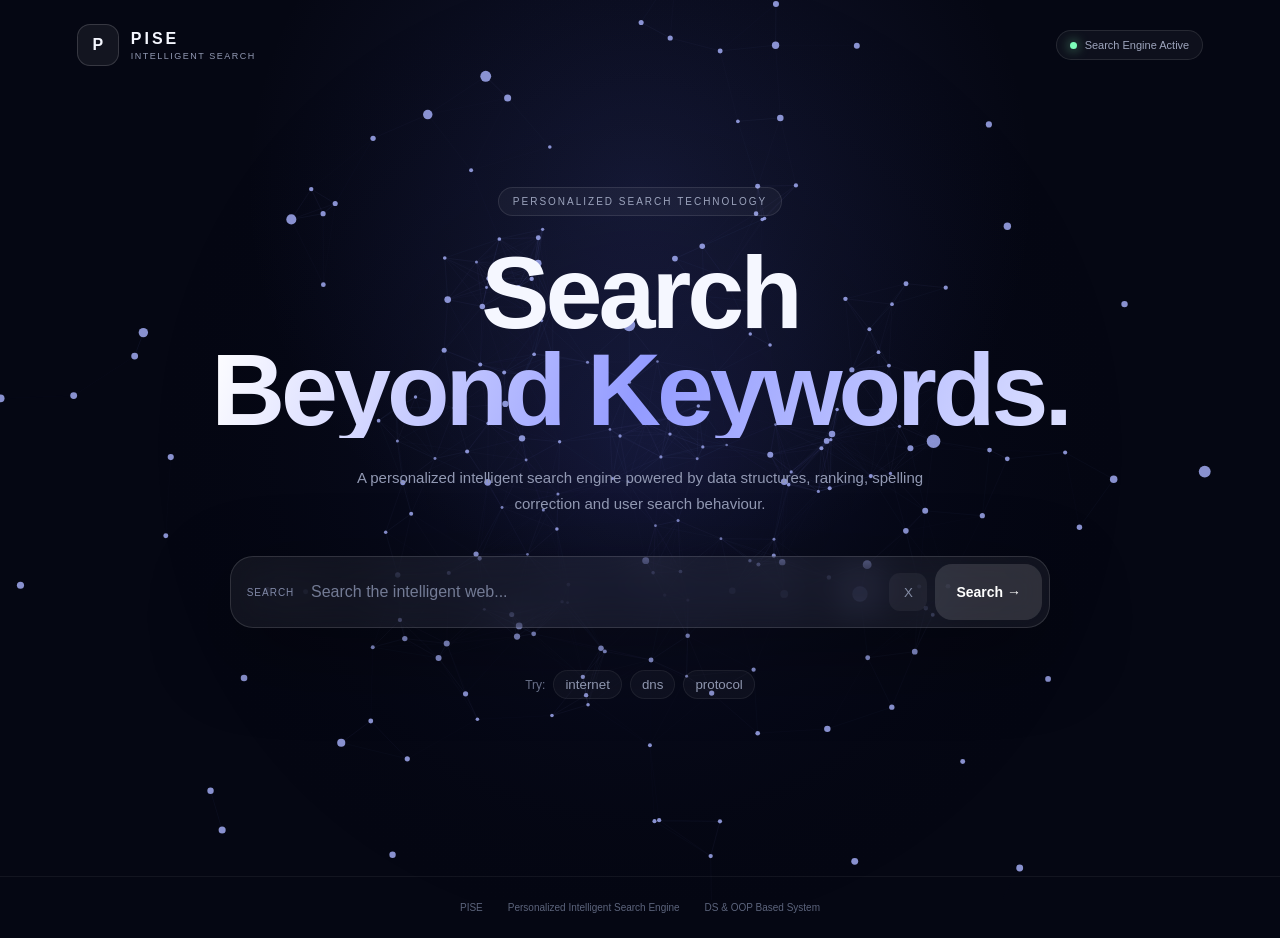
==== frontend/index.html @ 4dab1ad4 "Add 3D search engine frontend" ====
﻿<!DOCTYPE html>
<html lang="en">

<head>
    <meta charset="UTF-8">
    <meta name="viewport" content="width=device-width, initial-scale=1.0">
    <title>PISE | Intelligent Search</title>
    <link rel="stylesheet" href="./style.css">
</head>

<body>

    <canvas id="threeCanvas"></canvas>

    <header class="navbar">

        <div class="brand">
            <div class="brand-icon">P</div>

            <div>
                <div class="brand-name">PISE</div>
                <div class="brand-subtitle">INTELLIGENT SEARCH</div>
            </div>
        </div>

        <div class="status">
            <span class="status-dot"></span>
            Search Engine Active
        </div>

    </header>


    <main class="main-container">

        <section class="hero">

            <div class="hero-badge">
                PERSONALIZED SEARCH TECHNOLOGY
            </div>

            <h1>
                Search
                <span>Beyond Keywords.</span>
            </h1>

            <p class="hero-description">
                A personalized intelligent search engine powered by
                data structures, ranking, spelling correction and
                user search behaviour.
            </p>


            <div class="search-wrapper">

                <div class="search-box">

                    <div class="search-icon">
                        SEARCH
                    </div>

                    <input
                        id="searchInput"
                        type="text"
                        placeholder="Search the intelligent web..."
                        autocomplete="off"
                    >

                    <button
                        id="clearButton"
                        class="clear-button"
                        type="button"
                    >
                        X
                    </button>

                    <button
                        id="searchButton"
                        class="search-button"
                        type="button"
                    >
                        Search →
                    </button>

                </div>

                <div
                    id="suggestion"
                    class="suggestion"
                ></div>

            </div>


            <div class="quick-searches">

                <span>Try:</span>

                <button
                    class="quick-search"
                    data-query="internet"
                    type="button"
                >
                    internet
                </button>

                <button
                    class="quick-search"
                    data-query="dns"
                    type="button"
                >
                    dns
                </button>

                <button
                    class="quick-search"
                    data-query="protocol"
                    type="button"
                >
                    protocol
                </button>

            </div>

        </section>


        <section
            id="resultsSection"
            class="results-section hidden"
        >

            <div class="results-top">

                <div>
                    <div class="results-label">
                        SEARCH RESULTS
                    </div>

                    <h2 id="resultsTitle">
                        Results
                    </h2>
                </div>

                <div
                    id="resultCount"
                    class="result-count"
                >
                    0 results
                </div>

            </div>

            <div
                id="resultsContainer"
                class="results-container"
            ></div>

        </section>

    </main>


    <footer class="footer">

        <span>PISE</span>

        <span>
            Personalized Intelligent Search Engine
        </span>

        <span>
            DS & OOP Based System
        </span>

    </footer>


    <script src="./script.js"></script>

</body>

</html>
---- frontend/style.css ----
﻿#threeCanvas {
    position: fixed;
    inset: 0;

    width: 100%;
    height: 100%;

    z-index: 0;

    pointer-events: none;
}

.navbar,
.main-container,
.footer {
    position: relative;
    z-index: 1;
}
* {
    margin: 0;
    padding: 0;
    box-sizing: border-box;
}

:root {
    --bg: #050713;
    --text: #f5f7ff;
    --muted: #9299b3;
}

body {
    min-height: 100vh;
    background:
        radial-gradient(circle at 50% 20%, rgba(80, 90, 180, 0.18), transparent 40%),
        #050713;
    color: var(--text);
    font-family: Arial, Helvetica, sans-serif;
    overflow-x: hidden;
}

.navbar {
    width: 100%;
    padding: 24px 6vw;
    display: flex;
    justify-content: space-between;
    align-items: center;
}

.brand {
    display: flex;
    align-items: center;
    gap: 12px;
}

.brand-icon {
    width: 42px;
    height: 42px;
    display: grid;
    place-items: center;
    border: 1px solid rgba(255,255,255,0.15);
    border-radius: 13px;
    background: rgba(255,255,255,0.06);
    font-weight: bold;
}

.brand-name {
    font-size: 16px;
    font-weight: bold;
    letter-spacing: 3px;
}

.brand-subtitle {
    margin-top: 3px;
    font-size: 9px;
    color: var(--muted);
    letter-spacing: 1.5px;
}

.status {
    display: flex;
    align-items: center;
    gap: 8px;
    padding: 8px 13px;
    border: 1px solid rgba(255,255,255,0.1);
    border-radius: 999px;
    background: rgba(255,255,255,0.04);
    color: #9ea5bd;
    font-size: 11px;
}

.status-dot {
    width: 7px;
    height: 7px;
    border-radius: 50%;
    background: #7dffba;
    box-shadow: 0 0 12px rgba(125,255,186,0.8);
}

.main-container {
    width: 100%;
    max-width: 1200px;
    margin: auto;
    padding: 20px 24px 100px;
}

.hero {
    min-height: 74vh;
    display: flex;
    flex-direction: column;
    align-items: center;
    justify-content: center;
    text-align: center;
}

.hero-badge {
    padding: 8px 14px;
    border: 1px solid rgba(255,255,255,0.1);
    border-radius: 999px;
    background: rgba(255,255,255,0.04);
    color: #9da5be;
    font-size: 10px;
    letter-spacing: 2px;
    margin-bottom: 28px;
}

.hero h1 {
    max-width: 900px;
    font-size: clamp(55px, 8vw, 105px);
    line-height: 0.95;
    letter-spacing: -4px;
    font-weight: 700;
}

.hero h1 span {
    display: block;
    background: linear-gradient(110deg, #ffffff, #939bff, #dce0ff);
    -webkit-background-clip: text;
    background-clip: text;
    color: transparent;
}

.hero-description {
    max-width: 620px;
    margin-top: 27px;
    color: var(--muted);
    font-size: 15px;
    line-height: 1.7;
}

.search-wrapper {
    width: min(820px, 100%);
    margin-top: 40px;
}

.search-box {
    min-height: 72px;
    padding: 7px;
    display: flex;
    align-items: center;
    gap: 8px;
    border: 1px solid rgba(255,255,255,0.13);
    border-radius: 23px;
    background: rgba(255,255,255,0.055);
    backdrop-filter: blur(20px);
    box-shadow: 0 25px 80px rgba(0,0,0,0.35);
}

.search-box:focus-within {
    border-color: rgba(145,155,255,0.45);
    box-shadow:
        0 25px 80px rgba(0,0,0,0.4),
        0 0 40px rgba(105,115,255,0.12);
}

.search-icon {
    width: 65px;
    color: #8189a7;
    font-size: 10px;
    letter-spacing: 1px;
}

.search-box input {
    flex: 1;
    min-width: 0;
    height: 56px;
    border: none;
    outline: none;
    background: transparent;
    color: white;
    font-size: 16px;
}

.search-box input::placeholder {
    color: #737b95;
}

.clear-button {
    width: 38px;
    height: 38px;
    border: none;
    border-radius: 11px;
    background: rgba(255,255,255,0.05);
    color: #858da6;
    cursor: pointer;
}

.search-button {
    height: 56px;
    padding: 0 21px;
    border: none;
    border-radius: 17px;
    background: rgba(255,255,255,0.12);
    color: white;
    cursor: pointer;
    font-size: 14px;
    font-weight: 600;
}

.search-button:hover {
    background: rgba(255,255,255,0.2);
}

.suggestion {
    min-height: 25px;
    padding: 12px 18px 0;
    color: #9da5bd;
    font-size: 13px;
    text-align: left;
}

.suggestion strong {
    color: white;
}

.quick-searches {
    margin-top: 17px;
    display: flex;
    justify-content: center;
    align-items: center;
    flex-wrap: wrap;
    gap: 8px;
    color: #717994;
    font-size: 12px;
}

.quick-search {
    padding: 6px 11px;
    border: 1px solid rgba(255,255,255,0.07);
    border-radius: 999px;
    background: rgba(255,255,255,0.035);
    color: #9aa2bd;
    cursor: pointer;
}

.quick-search:hover {
    background: rgba(255,255,255,0.09);
    color: white;
}

.hidden {
    display: none !important;
}

.results-section {
    width: 100%;
    margin-top: 20px;
    animation: resultAppear 0.5s ease;
}

@keyframes resultAppear {
    from {
        opacity: 0;
        transform: translateY(20px);
    }

    to {
        opacity: 1;
        transform: translateY(0);
    }
}

.results-top {
    display: flex;
    justify-content: space-between;
    align-items: end;
    margin-bottom: 24px;
}

.results-label {
    color: #717994;
    font-size: 10px;
    letter-spacing: 2px;
}

.results-top h2 {
    margin-top: 6px;
    font-size: 30px;
}

.result-count {
    color: #717994;
    font-size: 13px;
}

.results-container {
    display: flex;
    flex-direction: column;
    gap: 15px;
}

.result-card {
    padding: 24px;
    border: 1px solid rgba(255,255,255,0.08);
    border-radius: 20px;
    background: rgba(255,255,255,0.045);
    backdrop-filter: blur(18px);
    transition: 0.25s ease;
}

.result-card:hover {
    transform: translateY(-3px);
    background: rgba(255,255,255,0.065);
}

.result-title {
    font-size: 20px;
    font-weight: 600;
    margin-bottom: 7px;
}

.result-url {
    color: #99a4ff;
    font-size: 13px;
    margin-bottom: 14px;
}

.result-snippet {
    color: #aab1c8;
    font-size: 14px;
    line-height: 1.7;
}

.result-meta {
    display: flex;
    flex-wrap: wrap;
    gap: 8px;
    margin-top: 17px;
}

.score {
    padding: 7px 10px;
    border-radius: 9px;
    background: rgba(255,255,255,0.055);
    color: #949cb5;
    font-size: 11px;
}

.score.final {
    background: rgba(125,135,255,0.10);
    color: #d3d8ff;
}

.footer {
    width: 100%;
    border-top: 1px solid rgba(255,255,255,0.06);
    padding: 25px;
    display: flex;
    justify-content: center;
    flex-wrap: wrap;
    gap: 25px;
    color: #5c647c;
    font-size: 10px;
}

@media (max-width: 700px) {

    .status {
        display: none;
    }

    .hero h1 {
        font-size: 52px;
        letter-spacing: -2px;
    }

    .search-icon {
        width: 45px;
    }

    .search-button {
        padding: 0 15px;
    }

    .result-card {
        padding: 18px;
    }
}
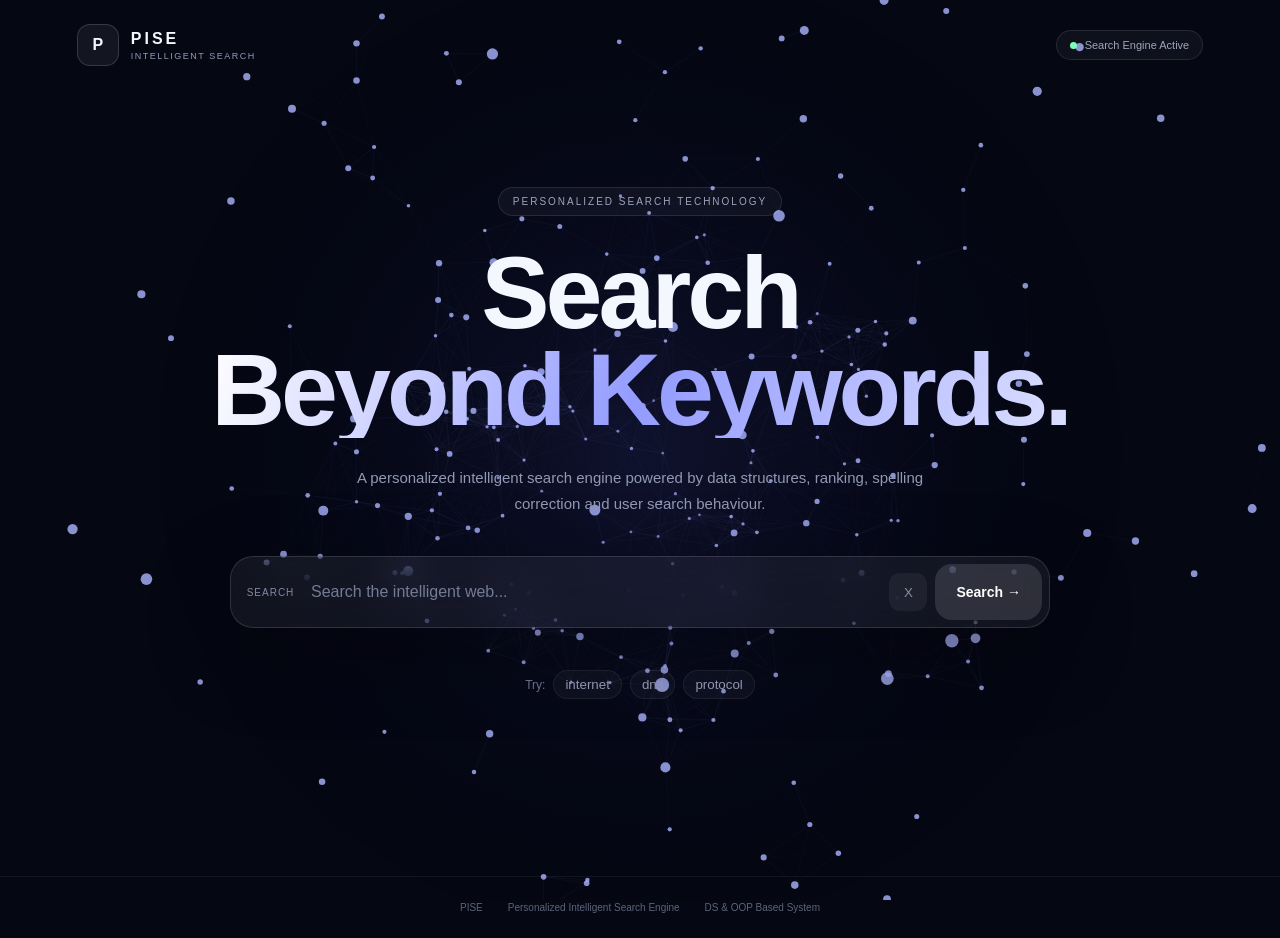
==== commit dc262cb8: "Finalize search engine, API integration, 10-page dataset, and frontend" ====
--- a/frontend/index.html
+++ b/frontend/index.html
@@ -4,7 +4,9 @@
 <head>
     <meta charset="UTF-8">
     <meta name="viewport" content="width=device-width, initial-scale=1.0">
+
     <title>PISE | Intelligent Search</title>
+
     <link rel="stylesheet" href="./style.css">
 </head>
 
@@ -180,6 +182,4 @@
 
 </body>
 
-</html>
-
-
+</html>
--- a/frontend/style.css
+++ b/frontend/style.css
@@ -14,6 +14,7 @@
 .main-container,
 .footer {
     position: relative;
+
     z-index: 1;
 }
 * {
@@ -30,17 +31,19 @@
 
 body {
     min-height: 100vh;
-    background:
-        radial-gradient(circle at 50% 20%, rgba(80, 90, 180, 0.18), transparent 40%),
-        #050713;
+    background: #050713;
     color: var(--text);
     font-family: Arial, Helvetica, sans-serif;
     overflow-x: hidden;
 }
 
+
+/* NAVBAR */
+
 .navbar {
     width: 100%;
     padding: 24px 6vw;
+
     display: flex;
     justify-content: space-between;
     align-items: center;
@@ -55,11 +58,15 @@
 .brand-icon {
     width: 42px;
     height: 42px;
+
     display: grid;
     place-items: center;
+
     border: 1px solid rgba(255,255,255,0.15);
     border-radius: 13px;
+
     background: rgba(255,255,255,0.06);
+
     font-weight: bold;
 }
 
@@ -80,10 +87,14 @@
     display: flex;
     align-items: center;
     gap: 8px;
+
     padding: 8px 13px;
+
     border: 1px solid rgba(255,255,255,0.1);
     border-radius: 999px;
+
     background: rgba(255,255,255,0.04);
+
     color: #9ea5bd;
     font-size: 11px;
 }
@@ -91,102 +102,149 @@
 .status-dot {
     width: 7px;
     height: 7px;
+
     border-radius: 50%;
+
     background: #7dffba;
-    box-shadow: 0 0 12px rgba(125,255,186,0.8);
-}
+}
+
+
+/* MAIN */
 
 .main-container {
     width: 100%;
     max-width: 1200px;
+
     margin: auto;
+
     padding: 20px 24px 100px;
 }
+
+
+/* HERO */
 
 .hero {
     min-height: 74vh;
+
     display: flex;
     flex-direction: column;
+
     align-items: center;
     justify-content: center;
+
     text-align: center;
 }
 
 .hero-badge {
     padding: 8px 14px;
+
     border: 1px solid rgba(255,255,255,0.1);
     border-radius: 999px;
+
     background: rgba(255,255,255,0.04);
+
     color: #9da5be;
+
     font-size: 10px;
     letter-spacing: 2px;
+
     margin-bottom: 28px;
 }
 
 .hero h1 {
     max-width: 900px;
+
     font-size: clamp(55px, 8vw, 105px);
+
     line-height: 0.95;
+
     letter-spacing: -4px;
+
     font-weight: 700;
 }
 
 .hero h1 span {
     display: block;
-    background: linear-gradient(110deg, #ffffff, #939bff, #dce0ff);
+
+    background: linear-gradient(
+        110deg,
+        #ffffff,
+        #939bff,
+        #dce0ff
+    );
+
     -webkit-background-clip: text;
     background-clip: text;
+
     color: transparent;
 }
 
 .hero-description {
     max-width: 620px;
+
     margin-top: 27px;
+
     color: var(--muted);
+
     font-size: 15px;
+
     line-height: 1.7;
 }
+
+
+/* SEARCH */
 
 .search-wrapper {
     width: min(820px, 100%);
+
     margin-top: 40px;
 }
 
 .search-box {
     min-height: 72px;
+
     padding: 7px;
+
     display: flex;
     align-items: center;
+
     gap: 8px;
+
     border: 1px solid rgba(255,255,255,0.13);
+
     border-radius: 23px;
+
     background: rgba(255,255,255,0.055);
+
     backdrop-filter: blur(20px);
-    box-shadow: 0 25px 80px rgba(0,0,0,0.35);
-}
-
-.search-box:focus-within {
-    border-color: rgba(145,155,255,0.45);
+
     box-shadow:
-        0 25px 80px rgba(0,0,0,0.4),
-        0 0 40px rgba(105,115,255,0.12);
+        0 25px 80px rgba(0,0,0,0.35);
 }
 
 .search-icon {
     width: 65px;
+
     color: #8189a7;
+
     font-size: 10px;
+
     letter-spacing: 1px;
 }
 
 .search-box input {
     flex: 1;
     min-width: 0;
+
     height: 56px;
+
     border: none;
     outline: none;
+
     background: transparent;
+
     color: white;
+
     font-size: 16px;
 }
 
@@ -197,34 +255,51 @@
 .clear-button {
     width: 38px;
     height: 38px;
+
     border: none;
     border-radius: 11px;
+
     background: rgba(255,255,255,0.05);
+
     color: #858da6;
+
     cursor: pointer;
 }
 
 .search-button {
     height: 56px;
+
     padding: 0 21px;
+
     border: none;
     border-radius: 17px;
+
     background: rgba(255,255,255,0.12);
+
     color: white;
+
     cursor: pointer;
+
     font-size: 14px;
     font-weight: 600;
 }
 
 .search-button:hover {
-    background: rgba(255,255,255,0.2);
-}
+    background: rgba(255,255,255,0.20);
+}
+
+
+/* SUGGESTION */
 
 .suggestion {
     min-height: 25px;
+
     padding: 12px 18px 0;
+
     color: #9da5bd;
+
     font-size: 13px;
+
     text-align: left;
 }
 
@@ -232,23 +307,36 @@
     color: white;
 }
 
+
+/* QUICK SEARCH */
+
 .quick-searches {
     margin-top: 17px;
+
     display: flex;
     justify-content: center;
     align-items: center;
+
     flex-wrap: wrap;
+
     gap: 8px;
+
     color: #717994;
+
     font-size: 12px;
 }
 
 .quick-search {
     padding: 6px 11px;
+
     border: 1px solid rgba(255,255,255,0.07);
+
     border-radius: 999px;
+
     background: rgba(255,255,255,0.035);
+
     color: #9aa2bd;
+
     cursor: pointer;
 }
 
@@ -257,120 +345,154 @@
     color: white;
 }
 
+
+/* RESULTS */
+
 .hidden {
     display: none !important;
 }
 
 .results-section {
     width: 100%;
+
     margin-top: 20px;
-    animation: resultAppear 0.5s ease;
-}
-
-@keyframes resultAppear {
-    from {
-        opacity: 0;
-        transform: translateY(20px);
-    }
-
-    to {
-        opacity: 1;
-        transform: translateY(0);
-    }
 }
 
 .results-top {
     display: flex;
+
     justify-content: space-between;
     align-items: end;
+
     margin-bottom: 24px;
 }
 
 .results-label {
     color: #717994;
+
     font-size: 10px;
+
     letter-spacing: 2px;
 }
 
 .results-top h2 {
     margin-top: 6px;
+
     font-size: 30px;
 }
 
 .result-count {
     color: #717994;
+
     font-size: 13px;
 }
 
 .results-container {
     display: flex;
+
     flex-direction: column;
+
     gap: 15px;
 }
 
 .result-card {
     padding: 24px;
+
     border: 1px solid rgba(255,255,255,0.08);
+
     border-radius: 20px;
+
     background: rgba(255,255,255,0.045);
+
     backdrop-filter: blur(18px);
+
     transition: 0.25s ease;
 }
 
 .result-card:hover {
     transform: translateY(-3px);
+
     background: rgba(255,255,255,0.065);
 }
 
 .result-title {
     font-size: 20px;
     font-weight: 600;
+
     margin-bottom: 7px;
 }
 
 .result-url {
     color: #99a4ff;
+
     font-size: 13px;
+
     margin-bottom: 14px;
+
+    word-break: break-all;
 }
 
 .result-snippet {
     color: #aab1c8;
+
     font-size: 14px;
+
     line-height: 1.7;
 }
 
 .result-meta {
     display: flex;
+
     flex-wrap: wrap;
+
     gap: 8px;
+
     margin-top: 17px;
 }
 
 .score {
     padding: 7px 10px;
+
     border-radius: 9px;
+
     background: rgba(255,255,255,0.055);
+
     color: #949cb5;
+
     font-size: 11px;
 }
 
 .score.final {
     background: rgba(125,135,255,0.10);
+
     color: #d3d8ff;
 }
+
+
+/* FOOTER */
 
 .footer {
     width: 100%;
+
     border-top: 1px solid rgba(255,255,255,0.06);
+
     padding: 25px;
-    display: flex;
+
+    display: flex;
+
     justify-content: center;
+
     flex-wrap: wrap;
+
     gap: 25px;
+
     color: #5c647c;
+
     font-size: 10px;
 }
+
+
+/* MOBILE */
 
 @media (max-width: 700px) {
 
@@ -394,5 +516,4 @@
     .result-card {
         padding: 18px;
     }
-}
-
+}
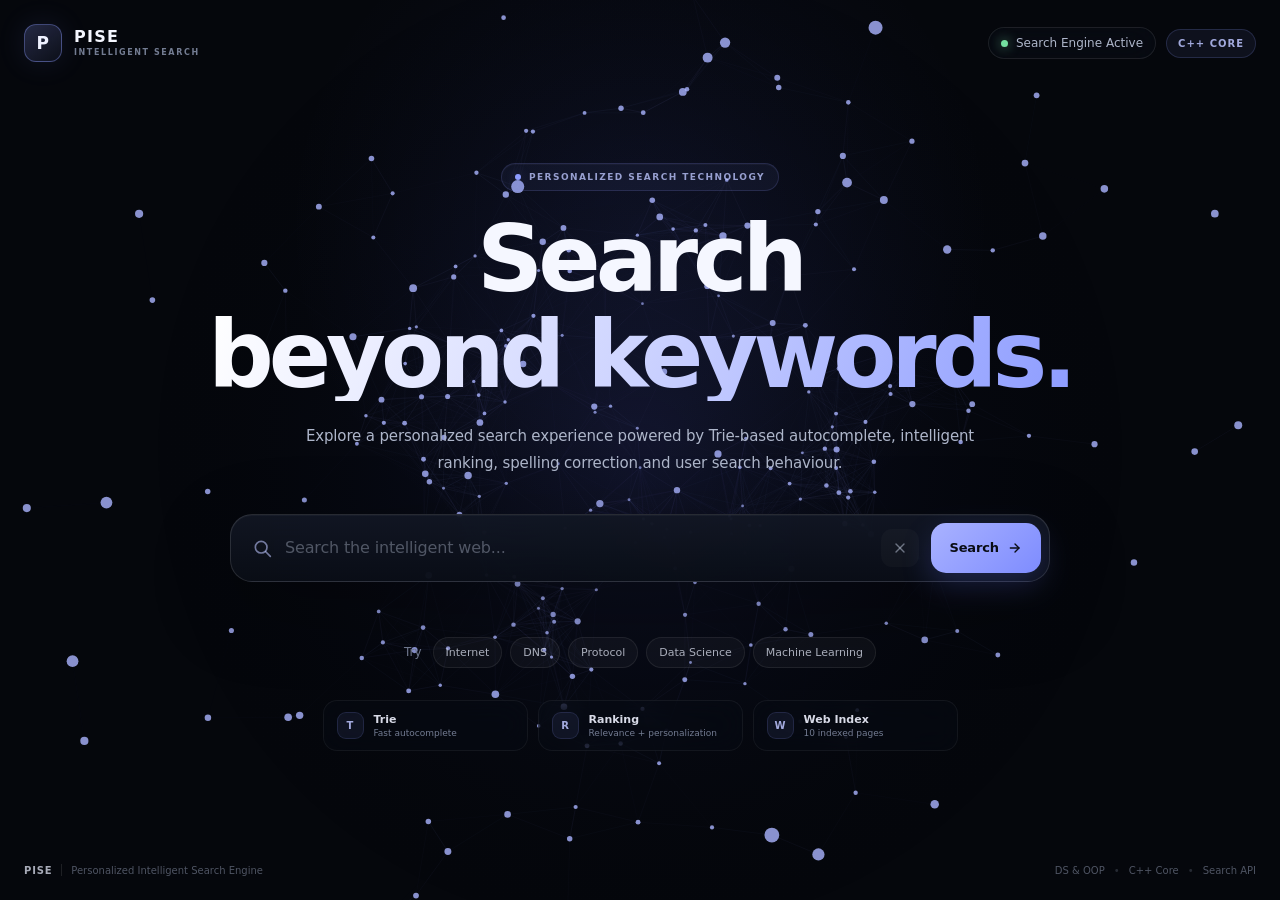
==== commit aa601ec7: "Finalize premium frontend UI and 3D search interface" ====
--- a/frontend/index.html
+++ b/frontend/index.html
@@ -3,180 +3,507 @@
 
 <head>
     <meta charset="UTF-8">
-    <meta name="viewport" content="width=device-width, initial-scale=1.0">
-
-    <title>PISE | Intelligent Search</title>
-
-    <link rel="stylesheet" href="./style.css">
+
+    <meta
+        name="viewport"
+        content="width=device-width, initial-scale=1.0"
+    >
+
+    <meta
+        name="description"
+        content="PISE - Personalized Intelligent Search Engine"
+    >
+
+    <title>PISE | Personalized Intelligent Search</title>
+
+    <link
+        rel="stylesheet"
+        href="./style.css"
+    >
 </head>
 
+
 <body>
 
-    <canvas id="threeCanvas"></canvas>
-
-    <header class="navbar">
-
-        <div class="brand">
-            <div class="brand-icon">P</div>
-
-            <div>
-                <div class="brand-name">PISE</div>
-                <div class="brand-subtitle">INTELLIGENT SEARCH</div>
+    <!-- =====================================================
+         3D BACKGROUND
+         ===================================================== -->
+
+    <canvas
+        id="threeCanvas"
+        aria-hidden="true"
+    ></canvas>
+
+
+    <!-- =====================================================
+         MAIN APPLICATION
+         ===================================================== -->
+
+    <div class="app-shell">
+
+
+        <!-- =================================================
+             NAVBAR
+             ================================================= -->
+
+        <header class="navbar">
+
+            <a
+                href="#"
+                class="brand"
+                aria-label="PISE home"
+            >
+
+                <div class="brand-mark">
+                    P
+                </div>
+
+                <div class="brand-text">
+
+                    <div class="brand-name">
+                        PISE
+                    </div>
+
+                    <div class="brand-subtitle">
+                        INTELLIGENT SEARCH
+                    </div>
+
+                </div>
+
+            </a>
+
+
+            <div class="navbar-right">
+
+                <div class="system-status">
+
+                    <span class="status-dot"></span>
+
+                    <span>
+                        Search Engine Active
+                    </span>
+
+                </div>
+
+                <div class="engine-badge">
+                    C++ CORE
+                </div>
+
             </div>
-        </div>
-
-        <div class="status">
-            <span class="status-dot"></span>
-            Search Engine Active
-        </div>
-
-    </header>
-
-
-    <main class="main-container">
-
-        <section class="hero">
-
-            <div class="hero-badge">
-                PERSONALIZED SEARCH TECHNOLOGY
-            </div>
-
-            <h1>
-                Search
-                <span>Beyond Keywords.</span>
-            </h1>
-
-            <p class="hero-description">
-                A personalized intelligent search engine powered by
-                data structures, ranking, spelling correction and
-                user search behaviour.
-            </p>
-
-
-            <div class="search-wrapper">
-
-                <div class="search-box">
-
-                    <div class="search-icon">
-                        SEARCH
-                    </div>
-
-                    <input
-                        id="searchInput"
-                        type="text"
-                        placeholder="Search the intelligent web..."
-                        autocomplete="off"
-                    >
+
+        </header>
+
+
+        <!-- =================================================
+             MAIN CONTENT
+             ================================================= -->
+
+        <main class="main-container">
+
+
+            <!-- =============================================
+                 HERO
+                 ============================================= -->
+
+            <section class="hero">
+
+
+                <div class="hero-badge">
+
+                    <span class="badge-pulse"></span>
+
+                    PERSONALIZED SEARCH TECHNOLOGY
+
+                </div>
+
+
+                <h1 class="hero-title">
+
+                    Search
+
+                    <span class="hero-accent">
+                        beyond keywords.
+                    </span>
+
+                </h1>
+
+
+                <p class="hero-description">
+
+                    Explore a personalized search experience
+                    powered by Trie-based autocomplete,
+                    intelligent ranking, spelling correction
+                    and user search behaviour.
+
+                </p>
+
+
+                <!-- =========================================
+                     SEARCH AREA
+                     ========================================= -->
+
+                <div class="search-area">
+
+
+                    <div class="search-box">
+
+
+                        <div
+                            class="search-icon"
+                            aria-hidden="true"
+                        >
+                            <svg
+                                viewBox="0 0 24 24"
+                                fill="none"
+                                stroke="currentColor"
+                                stroke-width="2"
+                                stroke-linecap="round"
+                                stroke-linejoin="round"
+                            >
+                                <circle
+                                    cx="11"
+                                    cy="11"
+                                    r="7"
+                                ></circle>
+
+                                <line
+                                    x1="16.5"
+                                    y1="16.5"
+                                    x2="22"
+                                    y2="22"
+                                ></line>
+                            </svg>
+                        </div>
+
+
+                        <input
+                            id="searchInput"
+                            type="text"
+                            placeholder="Search the intelligent web..."
+                            autocomplete="off"
+                            spellcheck="false"
+                            aria-label="Search query"
+                        >
+
+
+                        <button
+                            id="clearButton"
+                            class="clear-button"
+                            type="button"
+                            aria-label="Clear search"
+                            title="Clear"
+                        >
+                            <svg
+                                viewBox="0 0 24 24"
+                                fill="none"
+                                stroke="currentColor"
+                                stroke-width="2"
+                                stroke-linecap="round"
+                            >
+                                <line
+                                    x1="6"
+                                    y1="6"
+                                    x2="18"
+                                    y2="18"
+                                ></line>
+
+                                <line
+                                    x1="18"
+                                    y1="6"
+                                    x2="6"
+                                    y2="18"
+                                ></line>
+                            </svg>
+                        </button>
+
+
+                        <button
+                            id="searchButton"
+                            class="search-button"
+                            type="button"
+                        >
+
+                            <span>
+                                Search
+                            </span>
+
+                            <svg
+                                viewBox="0 0 24 24"
+                                fill="none"
+                                stroke="currentColor"
+                                stroke-width="2"
+                                stroke-linecap="round"
+                                stroke-linejoin="round"
+                            >
+                                <line
+                                    x1="5"
+                                    y1="12"
+                                    x2="18"
+                                    y2="12"
+                                ></line>
+
+                                <polyline
+                                    points="12 6 18 12 12 18"
+                                ></polyline>
+                            </svg>
+
+                        </button>
+
+                    </div>
+
+
+                    <!-- =====================================
+                         SUGGESTION / SPELLING MESSAGE
+                         ===================================== -->
+
+                    <div
+                        id="suggestion"
+                        class="suggestion"
+                        aria-live="polite"
+                    ></div>
+
+
+                </div>
+
+
+                <!-- =========================================
+                     QUICK SEARCHES
+                     ========================================= -->
+
+                <div class="quick-searches">
+
+                    <span class="quick-label">
+                        Try
+                    </span>
+
 
                     <button
-                        id="clearButton"
-                        class="clear-button"
+                        class="quick-search"
+                        data-query="internet"
                         type="button"
                     >
-                        X
+                        Internet
                     </button>
 
+
                     <button
-                        id="searchButton"
-                        class="search-button"
+                        class="quick-search"
+                        data-query="dns"
                         type="button"
                     >
-                        Search →
+                        DNS
                     </button>
 
-                </div>
+
+                    <button
+                        class="quick-search"
+                        data-query="protocol"
+                        type="button"
+                    >
+                        Protocol
+                    </button>
+
+
+                    <button
+                        class="quick-search"
+                        data-query="data science"
+                        type="button"
+                    >
+                        Data Science
+                    </button>
+
+
+                    <button
+                        class="quick-search"
+                        data-query="machine learning"
+                        type="button"
+                    >
+                        Machine Learning
+                    </button>
+
+                </div>
+
+
+                <!-- =========================================
+                     SEARCH ENGINE CAPABILITIES
+                     ========================================= -->
+
+                <div class="capability-row">
+
+
+                    <div class="capability">
+
+                        <div class="capability-icon">
+                            T
+                        </div>
+
+                        <div>
+                            <strong>
+                                Trie
+                            </strong>
+
+                            <span>
+                                Fast autocomplete
+                            </span>
+                        </div>
+
+                    </div>
+
+
+                    <div class="capability">
+
+                        <div class="capability-icon">
+                            R
+                        </div>
+
+                        <div>
+                            <strong>
+                                Ranking
+                            </strong>
+
+                            <span>
+                                Relevance + personalization
+                            </span>
+                        </div>
+
+                    </div>
+
+
+                    <div class="capability">
+
+                        <div class="capability-icon">
+                            W
+                        </div>
+
+                        <div>
+                            <strong>
+                                Web Index
+                            </strong>
+
+                            <span>
+                                10 indexed pages
+                            </span>
+                        </div>
+
+                    </div>
+
+                </div>
+
+
+            </section>
+
+
+            <!-- =================================================
+                 RESULTS
+                 ================================================= -->
+
+            <section
+                id="resultsSection"
+                class="results-section hidden"
+            >
+
+
+                <div class="results-top">
+
+
+                    <div class="results-heading">
+
+
+                        <div class="results-label">
+
+                            <span class="results-label-line"></span>
+
+                            SEARCH RESULTS
+
+                        </div>
+
+
+                        <h2 id="resultsTitle">
+                            Results
+                        </h2>
+
+                    </div>
+
+
+                    <div
+                        id="resultCount"
+                        class="result-count"
+                    >
+                        0 results
+                    </div>
+
+
+                </div>
+
 
                 <div
-                    id="suggestion"
-                    class="suggestion"
+                    id="resultsContainer"
+                    class="results-container"
                 ></div>
 
+
+            </section>
+
+
+        </main>
+
+
+        <!-- =================================================
+             FOOTER
+             ================================================= -->
+
+        <footer class="footer">
+
+
+            <div class="footer-left">
+
+                <span class="footer-brand">
+                    PISE
+                </span>
+
+                <span class="footer-divider"></span>
+
+                <span>
+                    Personalized Intelligent Search Engine
+                </span>
+
             </div>
 
 
-            <div class="quick-searches">
-
-                <span>Try:</span>
-
-                <button
-                    class="quick-search"
-                    data-query="internet"
-                    type="button"
-                >
-                    internet
-                </button>
-
-                <button
-                    class="quick-search"
-                    data-query="dns"
-                    type="button"
-                >
-                    dns
-                </button>
-
-                <button
-                    class="quick-search"
-                    data-query="protocol"
-                    type="button"
-                >
-                    protocol
-                </button>
+            <div class="footer-right">
+
+                <span>
+                    DS &amp; OOP
+                </span>
+
+                <span class="footer-dot">
+                    •
+                </span>
+
+                <span>
+                    C++ Core
+                </span>
+
+                <span class="footer-dot">
+                    •
+                </span>
+
+                <span>
+                    Search API
+                </span>
 
             </div>
 
-        </section>
-
-
-        <section
-            id="resultsSection"
-            class="results-section hidden"
-        >
-
-            <div class="results-top">
-
-                <div>
-                    <div class="results-label">
-                        SEARCH RESULTS
-                    </div>
-
-                    <h2 id="resultsTitle">
-                        Results
-                    </h2>
-                </div>
-
-                <div
-                    id="resultCount"
-                    class="result-count"
-                >
-                    0 results
-                </div>
-
-            </div>
-
-            <div
-                id="resultsContainer"
-                class="results-container"
-            ></div>
-
-        </section>
-
-    </main>
-
-
-    <footer class="footer">
-
-        <span>PISE</span>
-
-        <span>
-            Personalized Intelligent Search Engine
-        </span>
-
-        <span>
-            DS & OOP Based System
-        </span>
-
-    </footer>
-
+
+        </footer>
+
+
+    </div>
+
+
+    <!-- =====================================================
+         JAVASCRIPT
+         ===================================================== -->
 
     <script src="./script.js"></script>
 
--- a/frontend/style.css
+++ b/frontend/style.css
@@ -1,177 +1,477 @@
-﻿#threeCanvas {
-    position: fixed;
-    inset: 0;
-
-    width: 100%;
-    height: 100%;
-
-    z-index: 0;
-
-    pointer-events: none;
-}
-
-.navbar,
-.main-container,
-.footer {
-    position: relative;
-
-    z-index: 1;
-}
-* {
+﻿/* =========================================================
+   PISE — PERSONALIZED INTELLIGENT SEARCH ENGINE
+   PREMIUM SEARCH INTERFACE
+   ========================================================= */
+
+
+/* =========================================================
+   ROOT VARIABLES
+   ========================================================= */
+
+:root
+{
+    --bg-main: #05070c;
+    --bg-soft: #090c13;
+    --surface: rgba(13, 17, 27, 0.78);
+    --surface-strong: rgba(15, 20, 32, 0.94);
+
+    --border: rgba(255, 255, 255, 0.09);
+    --border-strong: rgba(255, 255, 255, 0.14);
+
+    --text-primary: #f5f7ff;
+    --text-secondary: #aeb6ca;
+    --text-muted: #737c92;
+
+    --accent: #8d9cff;
+    --accent-soft: rgba(141, 156, 255, 0.12);
+    --accent-glow: rgba(141, 156, 255, 0.28);
+
+    --success: #74e0a0;
+
+    --radius-sm: 10px;
+    --radius-md: 16px;
+    --radius-lg: 24px;
+
+    --shadow:
+        0 18px 60px rgba(0, 0, 0, 0.28);
+
+    --transition:
+        180ms ease;
+}
+
+
+/* =========================================================
+   RESET
+   ========================================================= */
+
+*
+{
+    box-sizing: border-box;
     margin: 0;
     padding: 0;
-    box-sizing: border-box;
-}
-
-:root {
-    --bg: #050713;
-    --text: #f5f7ff;
-    --muted: #9299b3;
-}
-
-body {
+}
+
+
+html
+{
+    scroll-behavior: smooth;
+}
+
+
+body
+{
     min-height: 100vh;
-    background: #050713;
-    color: var(--text);
-    font-family: Arial, Helvetica, sans-serif;
+
+    background:
+        radial-gradient(
+            circle at 50% 25%,
+            rgba(100, 115, 255, 0.075),
+            transparent 38%
+        ),
+        var(--bg-main);
+
+    color: var(--text-primary);
+
+    font-family:
+        Inter,
+        ui-sans-serif,
+        system-ui,
+        -apple-system,
+        BlinkMacSystemFont,
+        "Segoe UI",
+        sans-serif;
+
     overflow-x: hidden;
 }
 
 
-/* NAVBAR */
-
-.navbar {
-    width: 100%;
-    padding: 24px 6vw;
+button,
+input
+{
+    font: inherit;
+}
+
+
+button
+{
+    border: none;
+}
+
+
+button:focus-visible,
+input:focus-visible
+{
+    outline:
+        2px solid var(--accent);
+
+    outline-offset: 3px;
+}
+
+
+/* =========================================================
+   3D BACKGROUND
+   ========================================================= */
+
+#threeCanvas
+{
+    position: fixed;
+
+    inset: 0;
+
+    width: 100vw;
+    height: 100vh;
+
+    z-index: 0;
+
+    pointer-events: none;
+
+    display: block;
+}
+
+
+/* =========================================================
+   APP SHELL
+   ========================================================= */
+
+.app-shell
+{
+    position: relative;
+
+    z-index: 1;
+
+    min-height: 100vh;
 
     display: flex;
+
+    flex-direction: column;
+}
+
+
+/* =========================================================
+   NAVBAR
+   ========================================================= */
+
+.navbar
+{
+    width: min(
+        1320px,
+        calc(100% - 48px)
+    );
+
+    margin: 0 auto;
+
+    padding:
+        24px
+        0
+        18px;
+
+    display: flex;
+
+    align-items: center;
+
     justify-content: space-between;
+}
+
+
+.brand
+{
+    display: inline-flex;
+
     align-items: center;
-}
-
-.brand {
+
+    gap: 12px;
+
+    color: inherit;
+
+    text-decoration: none;
+}
+
+
+.brand-mark
+{
+    width: 38px;
+    height: 38px;
+
+    border:
+        1px solid
+        rgba(141, 156, 255, 0.38);
+
+    border-radius: 12px;
+
+    display: grid;
+
+    place-items: center;
+
+    background:
+        linear-gradient(
+            145deg,
+            rgba(141, 156, 255, 0.23),
+            rgba(141, 156, 255, 0.06)
+        );
+
+    box-shadow:
+        0 0 30px
+        rgba(141, 156, 255, 0.11);
+
+    color: #eef1ff;
+
+    font-size: 17px;
+
+    font-weight: 800;
+
+    letter-spacing: 0.02em;
+}
+
+
+.brand-name
+{
+    font-size: 16px;
+
+    line-height: 1;
+
+    font-weight: 800;
+
+    letter-spacing: 0.08em;
+}
+
+
+.brand-subtitle
+{
+    margin-top: 4px;
+
+    color: var(--text-muted);
+
+    font-size: 8px;
+
+    line-height: 1;
+
+    font-weight: 700;
+
+    letter-spacing: 0.2em;
+}
+
+
+.navbar-right
+{
     display: flex;
+
     align-items: center;
-    gap: 12px;
-}
-
-.brand-icon {
-    width: 42px;
-    height: 42px;
-
-    display: grid;
-    place-items: center;
-
-    border: 1px solid rgba(255,255,255,0.15);
-    border-radius: 13px;
-
-    background: rgba(255,255,255,0.06);
-
-    font-weight: bold;
-}
-
-.brand-name {
-    font-size: 16px;
-    font-weight: bold;
-    letter-spacing: 3px;
-}
-
-.brand-subtitle {
-    margin-top: 3px;
-    font-size: 9px;
-    color: var(--muted);
-    letter-spacing: 1.5px;
-}
-
-.status {
-    display: flex;
+
+    gap: 10px;
+}
+
+
+.system-status
+{
+    display: inline-flex;
+
     align-items: center;
+
     gap: 8px;
 
-    padding: 8px 13px;
-
-    border: 1px solid rgba(255,255,255,0.1);
+    padding:
+        8px
+        12px;
+
+    border:
+        1px solid
+        var(--border);
+
     border-radius: 999px;
 
-    background: rgba(255,255,255,0.04);
-
-    color: #9ea5bd;
-    font-size: 11px;
-}
-
-.status-dot {
+    background:
+        rgba(10, 14, 23, 0.55);
+
+    color: var(--text-secondary);
+
+    font-size: 12px;
+
+    backdrop-filter:
+        blur(14px);
+}
+
+
+.status-dot
+{
     width: 7px;
     height: 7px;
 
     border-radius: 50%;
 
-    background: #7dffba;
-}
-
-
-/* MAIN */
-
-.main-container {
-    width: 100%;
-    max-width: 1200px;
-
-    margin: auto;
-
-    padding: 20px 24px 100px;
-}
-
-
-/* HERO */
-
-.hero {
-    min-height: 74vh;
+    background: var(--success);
+
+    box-shadow:
+        0 0 12px
+        rgba(116, 224, 160, 0.75);
+
+    animation:
+        statusPulse 2.2s infinite;
+}
+
+
+.engine-badge
+{
+    padding:
+        8px
+        11px;
+
+    border:
+        1px solid
+        rgba(141, 156, 255, 0.18);
+
+    border-radius: 999px;
+
+    background:
+        rgba(141, 156, 255, 0.07);
+
+    color:
+        rgba(188, 196, 255, 0.85);
+
+    font-size: 10px;
+
+    font-weight: 800;
+
+    letter-spacing: 0.1em;
+}
+
+
+/* =========================================================
+   MAIN CONTAINER
+   ========================================================= */
+
+.main-container
+{
+    width: min(
+        1120px,
+        calc(100% - 48px)
+    );
+
+    margin:
+        0 auto;
+
+    flex: 1;
 
     display: flex;
+
     flex-direction: column;
+}
+
+
+/* =========================================================
+   HERO
+   ========================================================= */
+
+.hero
+{
+    min-height:
+        calc(100vh - 148px);
+
+    padding:
+        72px
+        0
+        70px;
+
+    display: flex;
+
+    flex-direction: column;
 
     align-items: center;
+
     justify-content: center;
 
     text-align: center;
 }
 
-.hero-badge {
-    padding: 8px 14px;
-
-    border: 1px solid rgba(255,255,255,0.1);
+
+.hero-badge
+{
+    display: inline-flex;
+
+    align-items: center;
+
+    gap: 8px;
+
+    padding:
+        8px
+        13px;
+
+    border:
+        1px solid
+        rgba(141, 156, 255, 0.17);
+
     border-radius: 999px;
 
-    background: rgba(255,255,255,0.04);
-
-    color: #9da5be;
-
-    font-size: 10px;
-    letter-spacing: 2px;
-
-    margin-bottom: 28px;
-}
-
-.hero h1 {
-    max-width: 900px;
-
-    font-size: clamp(55px, 8vw, 105px);
-
-    line-height: 0.95;
-
-    letter-spacing: -4px;
-
-    font-weight: 700;
-}
-
-.hero h1 span {
+    background:
+        rgba(141, 156, 255, 0.06);
+
+    color:
+        rgba(190, 198, 255, 0.78);
+
+    font-size: 9px;
+
+    font-weight: 800;
+
+    letter-spacing: 0.16em;
+
+    box-shadow:
+        inset
+        0 1px 0
+        rgba(255, 255, 255, 0.03);
+}
+
+
+.badge-pulse
+{
+    width: 6px;
+    height: 6px;
+
+    border-radius: 50%;
+
+    background: var(--accent);
+
+    box-shadow:
+        0 0 11px
+        var(--accent-glow);
+
+    animation:
+        statusPulse 2.2s infinite;
+}
+
+
+.hero-title
+{
+    max-width: 880px;
+
+    margin-top: 24px;
+
+    font-size:
+        clamp(
+            54px,
+            8vw,
+            92px
+        );
+
+    line-height: 0.98;
+
+    letter-spacing: -0.055em;
+
+    font-weight: 780;
+}
+
+
+.hero-accent
+{
     display: block;
 
-    background: linear-gradient(
-        110deg,
-        #ffffff,
-        #939bff,
-        #dce0ff
-    );
+    margin-top: 6px;
+
+    background:
+        linear-gradient(
+            110deg,
+            #ffffff 0%,
+            #cfd5ff 48%,
+            #8d9cff 100%
+        );
 
     -webkit-background-clip: text;
     background-clip: text;
@@ -179,341 +479,1228 @@
     color: transparent;
 }
 
-.hero-description {
-    max-width: 620px;
-
-    margin-top: 27px;
-
-    color: var(--muted);
+
+.hero-description
+{
+    max-width: 680px;
+
+    margin-top: 22px;
+
+    color: var(--text-secondary);
 
     font-size: 15px;
 
-    line-height: 1.7;
-}
-
-
-/* SEARCH */
-
-.search-wrapper {
-    width: min(820px, 100%);
-
-    margin-top: 40px;
-}
-
-.search-box {
-    min-height: 72px;
-
-    padding: 7px;
+    line-height: 1.75;
+
+    letter-spacing: -0.01em;
+}
+
+
+/* =========================================================
+   SEARCH AREA
+   ========================================================= */
+
+.search-area
+{
+    width: min(
+        820px,
+        100%
+    );
+
+    margin-top: 38px;
+}
+
+
+.search-box
+{
+    min-height: 68px;
 
     display: flex;
+
     align-items: center;
 
-    gap: 8px;
-
-    border: 1px solid rgba(255,255,255,0.13);
-
-    border-radius: 23px;
-
-    background: rgba(255,255,255,0.055);
-
-    backdrop-filter: blur(20px);
+    gap: 12px;
+
+    padding:
+        8px
+        8px
+        8px
+        20px;
+
+    border:
+        1px solid
+        rgba(255, 255, 255, 0.12);
+
+    border-radius: 22px;
+
+    background:
+        linear-gradient(
+            180deg,
+            rgba(18, 23, 36, 0.92),
+            rgba(10, 14, 23, 0.92)
+        );
 
     box-shadow:
-        0 25px 80px rgba(0,0,0,0.35);
-}
-
-.search-icon {
-    width: 65px;
-
-    color: #8189a7;
-
-    font-size: 10px;
-
-    letter-spacing: 1px;
-}
-
-.search-box input {
+        0 25px 80px
+        rgba(0, 0, 0, 0.28),
+
+        inset
+        0 1px 0
+        rgba(255, 255, 255, 0.035);
+
+    backdrop-filter:
+        blur(20px);
+
+    transition:
+        border var(--transition),
+        box-shadow var(--transition),
+        transform var(--transition);
+}
+
+
+.search-box:hover
+{
+    border-color:
+        rgba(141, 156, 255, 0.26);
+}
+
+
+.search-box:focus-within
+{
+    border-color:
+        rgba(141, 156, 255, 0.48);
+
+    box-shadow:
+        0 25px 80px
+        rgba(0, 0, 0, 0.31),
+
+        0 0 0 4px
+        rgba(141, 156, 255, 0.07),
+
+        0 0 50px
+        rgba(141, 156, 255, 0.07);
+}
+
+
+.search-icon
+{
+    width: 22px;
+    height: 22px;
+
+    flex: 0 0 auto;
+
+    color:
+        rgba(190, 198, 255, 0.58);
+
+    display: grid;
+
+    place-items: center;
+}
+
+
+.search-icon svg
+{
+    width: 20px;
+    height: 20px;
+}
+
+
+#searchInput
+{
     flex: 1;
+
     min-width: 0;
 
-    height: 56px;
+    height: 50px;
 
     border: none;
+
     outline: none;
 
     background: transparent;
 
-    color: white;
+    color: var(--text-primary);
 
     font-size: 16px;
-}
-
-.search-box input::placeholder {
-    color: #737b95;
-}
-
-.clear-button {
+
+    letter-spacing: -0.01em;
+}
+
+
+#searchInput::placeholder
+{
+    color:
+        rgba(154, 162, 181, 0.48);
+}
+
+
+.clear-button
+{
     width: 38px;
     height: 38px;
 
-    border: none;
+    flex: 0 0 auto;
+
+    display: grid;
+
+    place-items: center;
+
     border-radius: 11px;
 
-    background: rgba(255,255,255,0.05);
-
-    color: #858da6;
+    background:
+        rgba(255, 255, 255, 0.025);
+
+    color:
+        rgba(174, 182, 202, 0.58);
 
     cursor: pointer;
-}
-
-.search-button {
-    height: 56px;
-
-    padding: 0 21px;
-
-    border: none;
+
+    transition:
+        background var(--transition),
+        color var(--transition),
+        transform var(--transition);
+}
+
+
+.clear-button:hover
+{
+    background:
+        rgba(255, 255, 255, 0.07);
+
+    color: #ffffff;
+
+    transform:
+        scale(1.04);
+}
+
+
+.clear-button svg
+{
+    width: 16px;
+    height: 16px;
+}
+
+
+.search-button
+{
+    min-height: 50px;
+
+    flex: 0 0 auto;
+
+    display: inline-flex;
+
+    align-items: center;
+
+    justify-content: center;
+
+    gap: 8px;
+
+    padding:
+        0
+        18px;
+
+    border-radius: 15px;
+
+    background:
+        linear-gradient(
+            135deg,
+            #a9b2ff,
+            #7e8cff
+        );
+
+    color: #090c14;
+
+    font-size: 13px;
+
+    font-weight: 800;
+
+    letter-spacing: -0.01em;
+
+    cursor: pointer;
+
+    box-shadow:
+        0 12px 30px
+        rgba(107, 123, 255, 0.22);
+
+    transition:
+        transform var(--transition),
+        filter var(--transition),
+        box-shadow var(--transition);
+}
+
+
+.search-button:hover
+{
+    filter:
+        brightness(1.07);
+
+    transform:
+        translateY(-1px);
+
+    box-shadow:
+        0 16px 36px
+        rgba(107, 123, 255, 0.3);
+}
+
+
+.search-button:active
+{
+    transform:
+        translateY(1px);
+}
+
+
+.search-button:disabled
+{
+    opacity: 0.62;
+
+    cursor: wait;
+
+    transform: none;
+}
+
+
+.search-button svg
+{
+    width: 16px;
+    height: 16px;
+}
+
+
+/* =========================================================
+   SUGGESTION MESSAGE
+   ========================================================= */
+
+.suggestion
+{
+    min-height: 24px;
+
+    margin-top: 12px;
+
+    color:
+        rgba(178, 187, 214, 0.8);
+
+    font-size: 12px;
+
+    text-align: left;
+
+    padding-left: 10px;
+}
+
+
+/* =========================================================
+   QUICK SEARCH
+   ========================================================= */
+
+.quick-searches
+{
+    margin-top: 19px;
+
+    display: flex;
+
+    flex-wrap: wrap;
+
+    align-items: center;
+
+    justify-content: center;
+
+    gap: 8px;
+}
+
+
+.quick-label
+{
+    margin-right: 3px;
+
+    color: var(--text-muted);
+
+    font-size: 12px;
+}
+
+
+.quick-search
+{
+    padding:
+        8px
+        12px;
+
+    border:
+        1px solid
+        rgba(255, 255, 255, 0.08);
+
+    border-radius: 999px;
+
+    background:
+        rgba(255, 255, 255, 0.035);
+
+    color:
+        rgba(211, 216, 231, 0.82);
+
+    font-size: 11px;
+
+    cursor: pointer;
+
+    transition:
+        background var(--transition),
+        border-color var(--transition),
+        color var(--transition),
+        transform var(--transition);
+}
+
+
+.quick-search:hover
+{
+    background:
+        rgba(141, 156, 255, 0.1);
+
+    border-color:
+        rgba(141, 156, 255, 0.24);
+
+    color: #ffffff;
+
+    transform:
+        translateY(-1px);
+}
+
+
+/* =========================================================
+   CAPABILITIES
+   ========================================================= */
+
+.capability-row
+{
+    margin-top: 32px;
+
+    display: flex;
+
+    flex-wrap: wrap;
+
+    align-items: center;
+
+    justify-content: center;
+
+    gap: 10px;
+}
+
+
+.capability
+{
+    min-width: 205px;
+
+    display: flex;
+
+    align-items: center;
+
+    gap: 10px;
+
+    padding:
+        11px
+        13px;
+
+    border:
+        1px solid
+        rgba(255, 255, 255, 0.055);
+
+    border-radius: 14px;
+
+    background:
+        rgba(8, 12, 20, 0.45);
+
+    text-align: left;
+
+    backdrop-filter:
+        blur(14px);
+}
+
+
+.capability-icon
+{
+    width: 27px;
+    height: 27px;
+
+    flex: 0 0 auto;
+
+    display: grid;
+
+    place-items: center;
+
+    border:
+        1px solid
+        rgba(141, 156, 255, 0.15);
+
+    border-radius: 9px;
+
+    background:
+        rgba(141, 156, 255, 0.08);
+
+    color:
+        rgba(190, 198, 255, 0.85);
+
+    font-size: 10px;
+
+    font-weight: 800;
+}
+
+
+.capability strong
+{
+    display: block;
+
+    color:
+        rgba(239, 242, 255, 0.9);
+
+    font-size: 11px;
+}
+
+
+.capability span
+{
+    display: block;
+
+    margin-top: 2px;
+
+    color: var(--text-muted);
+
+    font-size: 9px;
+}
+
+
+/* =========================================================
+   RESULTS SECTION
+   ========================================================= */
+
+.results-section
+{
+    width: min(
+        900px,
+        100%
+    );
+
+    margin:
+        0 auto
+        80px;
+
+    padding:
+        28px;
+
+    border:
+        1px solid
+        rgba(255, 255, 255, 0.08);
+
+    border-radius: 24px;
+
+    background:
+        linear-gradient(
+            180deg,
+            rgba(13, 17, 27, 0.84),
+            rgba(9, 12, 20, 0.82)
+        );
+
+    box-shadow:
+        var(--shadow);
+
+    backdrop-filter:
+        blur(20px);
+}
+
+
+.results-section.hidden
+{
+    display: none;
+}
+
+
+.results-top
+{
+    display: flex;
+
+    align-items: flex-end;
+
+    justify-content: space-between;
+
+    gap: 20px;
+
+    padding-bottom: 22px;
+
+    border-bottom:
+        1px solid
+        rgba(255, 255, 255, 0.065);
+}
+
+
+.results-label
+{
+    display: flex;
+
+    align-items: center;
+
+    gap: 8px;
+
+    color:
+        rgba(151, 162, 190, 0.78);
+
+    font-size: 9px;
+
+    font-weight: 800;
+
+    letter-spacing: 0.18em;
+}
+
+
+.results-label-line
+{
+    width: 20px;
+    height: 1px;
+
+    background:
+        rgba(141, 156, 255, 0.65);
+}
+
+
+.results-heading h2
+{
+    margin-top: 8px;
+
+    max-width: 640px;
+
+    overflow-wrap: anywhere;
+
+    color: #f6f8ff;
+
+    font-size: 24px;
+
+    line-height: 1.25;
+
+    font-weight: 700;
+
+    letter-spacing: -0.03em;
+}
+
+
+.result-count
+{
+    padding:
+        8px
+        11px;
+
+    border:
+        1px solid
+        rgba(255, 255, 255, 0.07);
+
+    border-radius: 999px;
+
+    background:
+        rgba(255, 255, 255, 0.035);
+
+    color: var(--text-secondary);
+
+    font-size: 11px;
+
+    white-space: nowrap;
+}
+
+
+/* =========================================================
+   RESULTS CONTAINER
+   ========================================================= */
+
+.results-container
+{
+    display: flex;
+
+    flex-direction: column;
+
+    gap: 12px;
+
+    padding-top: 16px;
+}
+
+
+/* =========================================================
+   RESULT CARD
+   ========================================================= */
+
+.result-card
+{
+    position: relative;
+
+    padding:
+        19px
+        20px;
+
+    border:
+        1px solid
+        rgba(255, 255, 255, 0.065);
+
     border-radius: 17px;
 
-    background: rgba(255,255,255,0.12);
-
-    color: white;
-
-    cursor: pointer;
-
-    font-size: 14px;
-    font-weight: 600;
-}
-
-.search-button:hover {
-    background: rgba(255,255,255,0.20);
-}
-
-
-/* SUGGESTION */
-
-.suggestion {
-    min-height: 25px;
-
-    padding: 12px 18px 0;
-
-    color: #9da5bd;
-
-    font-size: 13px;
-
-    text-align: left;
-}
-
-.suggestion strong {
-    color: white;
-}
-
-
-/* QUICK SEARCH */
-
-.quick-searches {
-    margin-top: 17px;
-
+    background:
+        rgba(255, 255, 255, 0.025);
+
+    box-shadow:
+        inset
+        0 1px 0
+        rgba(255, 255, 255, 0.025);
+
+    animation:
+        resultIn
+        380ms ease
+        both;
+
+    transition:
+        transform var(--transition),
+        border-color var(--transition),
+        background var(--transition);
+}
+
+
+.result-card:hover
+{
+    transform:
+        translateY(-2px);
+
+    border-color:
+        rgba(141, 156, 255, 0.17);
+
+    background:
+        rgba(141, 156, 255, 0.035);
+}
+
+
+.result-title
+{
+    color: #f3f5ff;
+
+    font-size: 16px;
+
+    line-height: 1.35;
+
+    font-weight: 700;
+
+    letter-spacing: -0.01em;
+}
+
+
+.result-url
+{
+    margin-top: 5px;
+
+    color:
+        rgba(141, 156, 255, 0.74);
+
+    font-size: 11px;
+
+    line-height: 1.5;
+
+    overflow-wrap: anywhere;
+}
+
+
+.result-snippet
+{
+    margin-top: 10px;
+
+    color:
+        rgba(180, 187, 205, 0.8);
+
+    font-size: 12px;
+
+    line-height: 1.7;
+}
+
+
+.result-meta
+{
     display: flex;
-    justify-content: center;
+
+    flex-wrap: wrap;
+
+    gap: 7px;
+
+    margin-top: 13px;
+}
+
+
+.score
+{
+    display: inline-flex;
+
     align-items: center;
 
+    padding:
+        6px
+        9px;
+
+    border:
+        1px solid
+        rgba(255, 255, 255, 0.06);
+
+    border-radius: 999px;
+
+    background:
+        rgba(255, 255, 255, 0.027);
+
+    color:
+        rgba(168, 177, 198, 0.74);
+
+    font-size: 10px;
+
+    white-space: nowrap;
+}
+
+
+.score.final
+{
+    border-color:
+        rgba(141, 156, 255, 0.14);
+
+    background:
+        rgba(141, 156, 255, 0.07);
+
+    color:
+        rgba(205, 211, 255, 0.86);
+
+    font-weight: 700;
+}
+
+
+/* =========================================================
+   FOOTER
+   ========================================================= */
+
+.footer
+{
+    width: min(
+        1320px,
+        calc(100% - 48px)
+    );
+
+    margin: 0 auto;
+
+    padding:
+        18px
+        0
+        24px;
+
+    display: flex;
+
+    align-items: center;
+
+    justify-content: space-between;
+
+    gap: 20px;
+
+    color:
+        rgba(120, 129, 149, 0.64);
+
+    font-size: 10px;
+}
+
+
+.footer-left,
+.footer-right
+{
+    display: flex;
+
+    align-items: center;
+
     flex-wrap: wrap;
 
-    gap: 8px;
-
-    color: #717994;
-
-    font-size: 12px;
-}
-
-.quick-search {
-    padding: 6px 11px;
-
-    border: 1px solid rgba(255,255,255,0.07);
-
-    border-radius: 999px;
-
-    background: rgba(255,255,255,0.035);
-
-    color: #9aa2bd;
-
-    cursor: pointer;
-}
-
-.quick-search:hover {
-    background: rgba(255,255,255,0.09);
-    color: white;
-}
-
-
-/* RESULTS */
-
-.hidden {
-    display: none !important;
-}
-
-.results-section {
-    width: 100%;
-
-    margin-top: 20px;
-}
-
-.results-top {
-    display: flex;
-
-    justify-content: space-between;
-    align-items: end;
-
-    margin-bottom: 24px;
-}
-
-.results-label {
-    color: #717994;
-
-    font-size: 10px;
-
-    letter-spacing: 2px;
-}
-
-.results-top h2 {
-    margin-top: 6px;
-
-    font-size: 30px;
-}
-
-.result-count {
-    color: #717994;
-
-    font-size: 13px;
-}
-
-.results-container {
-    display: flex;
-
-    flex-direction: column;
-
-    gap: 15px;
-}
-
-.result-card {
-    padding: 24px;
-
-    border: 1px solid rgba(255,255,255,0.08);
-
-    border-radius: 20px;
-
-    background: rgba(255,255,255,0.045);
-
-    backdrop-filter: blur(18px);
-
-    transition: 0.25s ease;
-}
-
-.result-card:hover {
-    transform: translateY(-3px);
-
-    background: rgba(255,255,255,0.065);
-}
-
-.result-title {
-    font-size: 20px;
-    font-weight: 600;
-
-    margin-bottom: 7px;
-}
-
-.result-url {
-    color: #99a4ff;
-
-    font-size: 13px;
-
-    margin-bottom: 14px;
-
-    word-break: break-all;
-}
-
-.result-snippet {
-    color: #aab1c8;
-
-    font-size: 14px;
-
-    line-height: 1.7;
-}
-
-.result-meta {
-    display: flex;
-
-    flex-wrap: wrap;
-
-    gap: 8px;
-
-    margin-top: 17px;
-}
-
-.score {
-    padding: 7px 10px;
-
-    border-radius: 9px;
-
-    background: rgba(255,255,255,0.055);
-
-    color: #949cb5;
-
-    font-size: 11px;
-}
-
-.score.final {
-    background: rgba(125,135,255,0.10);
-
-    color: #d3d8ff;
-}
-
-
-/* FOOTER */
-
-.footer {
-    width: 100%;
-
-    border-top: 1px solid rgba(255,255,255,0.06);
-
-    padding: 25px;
-
-    display: flex;
-
-    justify-content: center;
-
-    flex-wrap: wrap;
-
-    gap: 25px;
-
-    color: #5c647c;
-
-    font-size: 10px;
-}
-
-
-/* MOBILE */
-
-@media (max-width: 700px) {
-
-    .status {
+    gap: 9px;
+}
+
+
+.footer-brand
+{
+    color:
+        rgba(220, 224, 239, 0.76);
+
+    font-weight: 800;
+
+    letter-spacing: 0.08em;
+}
+
+
+.footer-divider
+{
+    width: 1px;
+    height: 12px;
+
+    background:
+        rgba(255, 255, 255, 0.1);
+}
+
+
+.footer-dot
+{
+    opacity: 0.45;
+}
+
+
+/* =========================================================
+   ANIMATIONS
+   ========================================================= */
+
+@keyframes statusPulse
+{
+    0%,
+    100%
+    {
+        opacity: 0.65;
+
+        transform:
+            scale(0.92);
+    }
+
+    50%
+    {
+        opacity: 1;
+
+        transform:
+            scale(1.08);
+    }
+}
+
+
+@keyframes resultIn
+{
+    from
+    {
+        opacity: 0;
+
+        transform:
+            translateY(10px);
+    }
+
+    to
+    {
+        opacity: 1;
+
+        transform:
+            translateY(0);
+    }
+}
+
+
+/* =========================================================
+   RESPONSIVE — TABLET
+   ========================================================= */
+
+@media
+    (max-width: 800px)
+{
+    .navbar
+    {
+        width:
+            min(
+                100% - 30px,
+                680px
+            );
+    }
+
+
+    .main-container
+    {
+        width:
+            min(
+                100% - 30px,
+                680px
+            );
+    }
+
+
+    .footer
+    {
+        width:
+            min(
+                100% - 30px,
+                680px
+            );
+    }
+
+
+    .hero
+    {
+        min-height:
+            auto;
+
+        padding:
+            56px 0
+            60px;
+    }
+
+
+    .hero-title
+    {
+        font-size:
+            clamp(
+                46px,
+                12vw,
+                70px
+            );
+    }
+
+
+    .hero-description
+    {
+        font-size: 14px;
+    }
+
+
+    .capability-row
+    {
+        display: grid;
+
+        grid-template-columns:
+            repeat(
+                3,
+                minmax(0, 1fr)
+            );
+
+        width: 100%;
+    }
+
+
+    .capability
+    {
+        min-width: 0;
+    }
+
+
+    .capability span
+    {
+        font-size: 8px;
+    }
+
+
+    .results-section
+    {
+        margin-bottom: 50px;
+    }
+}
+
+
+/* =========================================================
+   RESPONSIVE — MOBILE
+   ========================================================= */
+
+@media
+    (max-width: 560px)
+{
+    .navbar
+    {
+        width:
+            calc(100% - 24px);
+
+        padding-top: 16px;
+    }
+
+
+    .navbar-right
+    {
+        gap: 6px;
+    }
+
+
+    .system-status span:last-child
+    {
         display: none;
     }
 
-    .hero h1 {
-        font-size: 52px;
-        letter-spacing: -2px;
-    }
-
-    .search-icon {
-        width: 45px;
-    }
-
-    .search-button {
-        padding: 0 15px;
-    }
-
-    .result-card {
-        padding: 18px;
+
+    .engine-badge
+    {
+        display: none;
+    }
+
+
+    .main-container
+    {
+        width:
+            calc(100% - 24px);
+    }
+
+
+    .hero
+    {
+        padding:
+            48px 0
+            48px;
+    }
+
+
+    .hero-badge
+    {
+        font-size: 8px;
+
+        letter-spacing: 0.11em;
+    }
+
+
+    .hero-title
+    {
+        margin-top: 19px;
+
+        font-size:
+            clamp(
+                42px,
+                15vw,
+                58px
+            );
+    }
+
+
+    .hero-description
+    {
+        margin-top: 18px;
+
+        font-size: 13px;
+
+        line-height: 1.7;
+    }
+
+
+    .search-area
+    {
+        margin-top: 28px;
+    }
+
+
+    .search-box
+    {
+        min-height: 62px;
+
+        padding:
+            7px
+            7px
+            7px
+            15px;
+
+        gap: 7px;
+
+        border-radius: 18px;
+    }
+
+
+    #searchInput
+    {
+        height: 46px;
+
+        font-size: 14px;
+    }
+
+
+    .clear-button
+    {
+        width: 32px;
+        height: 32px;
+    }
+
+
+    .search-button
+    {
+        min-height: 46px;
+
+        padding:
+            0
+            13px;
+
+        border-radius: 13px;
+
+        font-size: 11px;
+    }
+
+
+    .quick-searches
+    {
+        gap: 6px;
+    }
+
+
+    .quick-label
+    {
+        width: 100%;
+
+        margin-bottom: 1px;
+    }
+
+
+    .capability-row
+    {
+        grid-template-columns: 1fr;
+    }
+
+
+    .capability
+    {
+        width: 100%;
+    }
+
+
+    .results-section
+    {
+        padding:
+            19px;
+
+        border-radius: 19px;
+    }
+
+
+    .results-top
+    {
+        align-items: flex-start;
+
+        flex-direction: column;
+    }
+
+
+    .result-count
+    {
+        align-self: flex-start;
+    }
+
+
+    .footer
+    {
+        width:
+            calc(100% - 24px);
+
+        align-items: flex-start;
+
+        flex-direction: column;
+
+        padding-bottom: 18px;
+    }
+
+
+    .footer-right
+    {
+        display: none;
+    }
+}
+
+
+/* =========================================================
+   REDUCED MOTION
+   ========================================================= */
+
+@media
+    (prefers-reduced-motion: reduce)
+{
+    html
+    {
+        scroll-behavior: auto;
+    }
+
+
+    *,
+    *::before,
+    *::after
+    {
+        animation-duration: 0.01ms !important;
+
+        animation-iteration-count: 1 !important;
+
+        transition-duration: 0.01ms !important;
     }
 }
